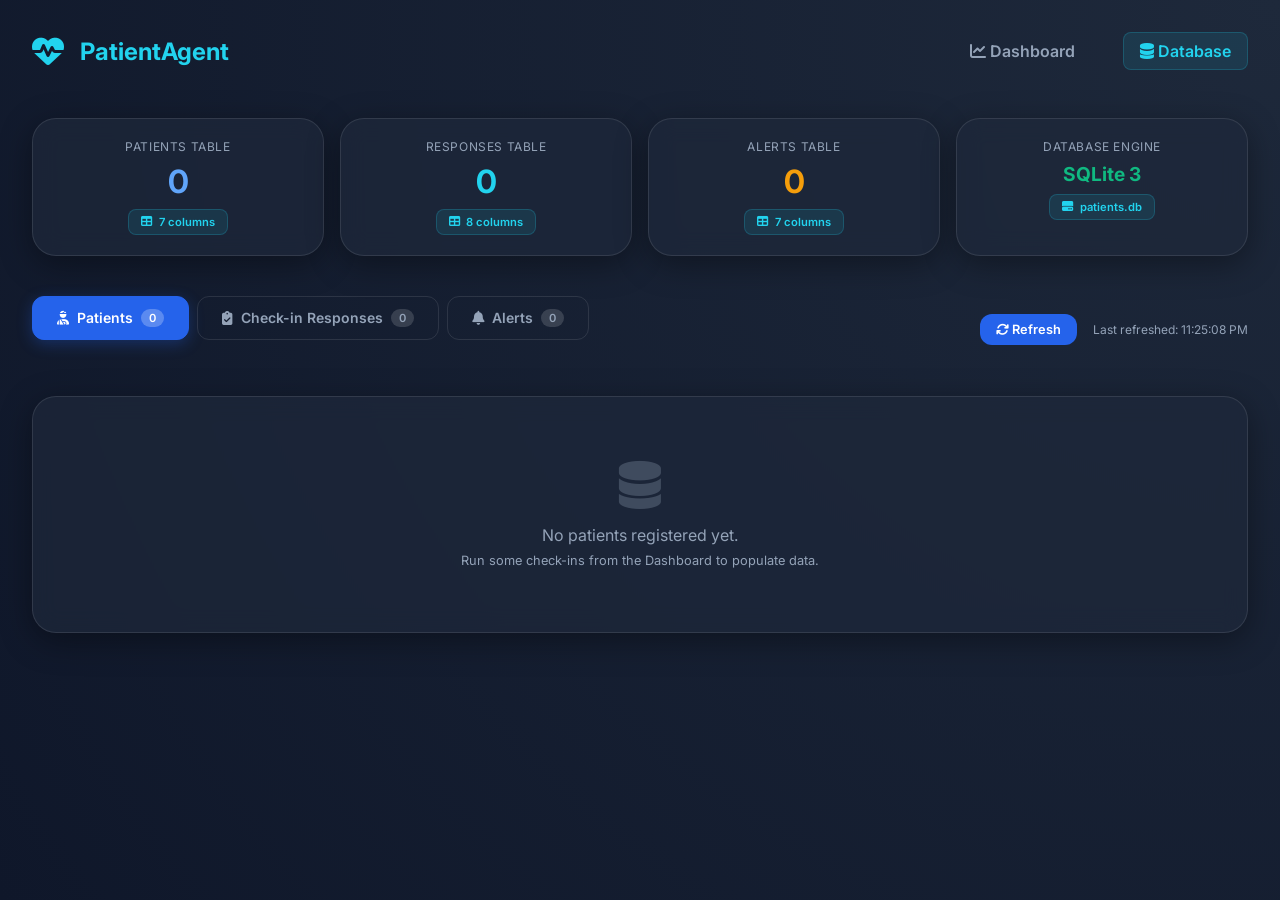
==== frontend/database.html @ 60ed756d "Initial commit of PatientAgent - WhatsApp Bot for Recovery Monitoring" ====
<!DOCTYPE html>
<html lang="en">

<head>
    <meta charset="UTF-8">
    <meta name="viewport" content="width=device-width, initial-scale=1.0">
    <title>PatientAgent | Database Explorer</title>
    <link rel="stylesheet" href="css/style.css">
    <link href="https://fonts.googleapis.com/css2?family=Inter:wght@400;600;700&display=swap" rel="stylesheet">
    <link rel="stylesheet" href="https://cdnjs.cloudflare.com/ajax/libs/font-awesome/6.4.0/css/all.min.css">
    <style>
        /* ── Database Page Specific Styles ── */
        .nav-bar {
            display: flex;
            align-items: center;
            gap: 2rem;
            margin-bottom: 2.5rem;
        }

        .nav-bar a {
            color: var(--text-muted);
            text-decoration: none;
            font-weight: 600;
            padding: 0.5rem 1rem;
            border-radius: 0.5rem;
            transition: all 0.2s;
        }

        .nav-bar a:hover {
            color: var(--text-white);
            background: rgba(255, 255, 255, 0.05);
        }

        .nav-bar a.active {
            color: var(--accent);
            background: rgba(34, 211, 238, 0.1);
            border: 1px solid rgba(34, 211, 238, 0.2);
        }

        .db-stats-row {
            display: grid;
            grid-template-columns: repeat(auto-fit, minmax(200px, 1fr));
            gap: 1rem;
            margin-bottom: 2.5rem;
        }

        .db-stat {
            padding: 1.25rem;
            text-align: center;
        }

        .db-stat .label {
            font-size: 0.75rem;
            color: var(--text-muted);
            text-transform: uppercase;
            letter-spacing: 0.05em;
            margin-bottom: 0.5rem;
        }

        .db-stat .number {
            font-size: 2rem;
            font-weight: 700;
        }

        .tab-container {
            margin-bottom: 2rem;
        }

        .tab-buttons {
            display: flex;
            gap: 0.5rem;
            margin-bottom: 1.5rem;
        }

        .tab-btn {
            padding: 0.75rem 1.5rem;
            border-radius: 0.75rem;
            border: 1px solid var(--glass-border);
            background: transparent;
            color: var(--text-muted);
            cursor: pointer;
            font-weight: 600;
            font-size: 0.875rem;
            transition: all 0.25s;
            display: flex;
            align-items: center;
            gap: 0.5rem;
        }

        .tab-btn:hover {
            color: var(--text-white);
            border-color: var(--primary-light);
        }

        .tab-btn.active {
            background: var(--primary);
            color: white;
            border-color: var(--primary);
            box-shadow: 0 4px 15px rgba(37, 99, 235, 0.3);
        }

        .tab-btn .count {
            background: rgba(255, 255, 255, 0.15);
            padding: 0.15rem 0.5rem;
            border-radius: 9999px;
            font-size: 0.7rem;
        }

        .tab-btn.active .count {
            background: rgba(255, 255, 255, 0.25);
        }

        .table-card {
            overflow-x: auto;
        }

        .db-table {
            width: 100%;
            border-collapse: collapse;
            font-size: 0.85rem;
        }

        .db-table thead {
            position: sticky;
            top: 0;
            z-index: 10;
        }

        .db-table th {
            text-align: left;
            padding: 1rem 1.25rem;
            color: var(--accent);
            font-size: 0.75rem;
            text-transform: uppercase;
            letter-spacing: 0.06em;
            background: rgba(0, 0, 0, 0.3);
            border-bottom: 2px solid var(--primary);
            white-space: nowrap;
        }

        .db-table td {
            padding: 0.85rem 1.25rem;
            border-bottom: 1px solid var(--glass-border);
            color: var(--text-white);
            vertical-align: top;
        }

        .db-table tbody tr {
            transition: background 0.15s;
        }

        .db-table tbody tr:hover {
            background: rgba(37, 99, 235, 0.08);
        }

        .db-table .cell-id {
            color: var(--primary-light);
            font-weight: 700;
            font-family: 'Courier New', monospace;
        }

        .db-table .cell-timestamp {
            color: var(--text-muted);
            font-size: 0.8rem;
            white-space: nowrap;
        }

        .db-table .cell-symptom {
            max-width: 250px;
            overflow: hidden;
            text-overflow: ellipsis;
        }

        .pill {
            padding: 0.2rem 0.6rem;
            border-radius: 9999px;
            font-size: 0.7rem;
            font-weight: 600;
            white-space: nowrap;
        }

        .pill-green {
            background: rgba(16, 185, 129, 0.15);
            color: #34d399;
        }

        .pill-yellow {
            background: rgba(245, 158, 11, 0.15);
            color: #fbbf24;
        }

        .pill-red {
            background: rgba(239, 68, 68, 0.15);
            color: #f87171;
        }

        .pill-blue {
            background: rgba(37, 99, 235, 0.15);
            color: #60a5fa;
        }

        .pill-gray {
            background: rgba(148, 163, 184, 0.15);
            color: #94a3b8;
        }

        .empty-state {
            text-align: center;
            padding: 4rem 2rem;
            color: var(--text-muted);
        }

        .empty-state i {
            font-size: 3rem;
            margin-bottom: 1rem;
            opacity: 0.3;
        }

        .refresh-bar {
            display: flex;
            justify-content: space-between;
            align-items: center;
            margin-bottom: 1.5rem;
        }

        .refresh-bar .last-refresh {
            font-size: 0.75rem;
            color: var(--text-muted);
        }

        .schema-badge {
            display: inline-flex;
            align-items: center;
            gap: 0.4rem;
            padding: 0.3rem 0.75rem;
            background: rgba(34, 211, 238, 0.1);
            border: 1px solid rgba(34, 211, 238, 0.2);
            border-radius: 0.5rem;
            font-size: 0.7rem;
            color: var(--accent);
            font-weight: 600;
        }

        @keyframes fadeIn {
            from {
                opacity: 0;
                transform: translateY(8px);
            }

            to {
                opacity: 1;
                transform: translateY(0);
            }
        }

        .table-card {
            animation: fadeIn 0.3s ease-out;
        }
    </style>
</head>

<body>
    <div class="container">
        <!-- Navigation -->
        <header>
            <div class="logo">
                <i class="fa-solid fa-heart-pulse"></i>
                <span>PatientAgent</span>
            </div>
            <nav class="nav-bar" style="margin-bottom: 0;">
                <a href="index.html"><i class="fa-solid fa-chart-line"></i> Dashboard</a>
                <a href="database.html" class="active"><i class="fa-solid fa-database"></i> Database</a>
            </nav>
        </header>

        <!-- DB Stats Row -->
        <section class="db-stats-row">
            <div class="db-stat glass">
                <div class="label">Patients Table</div>
                <div class="number" id="count-patients" style="color: var(--primary-light);">0</div>
                <div class="schema-badge" style="margin-top: 0.5rem;">
                    <i class="fa-solid fa-table"></i> 7 columns
                </div>
            </div>
            <div class="db-stat glass">
                <div class="label">Responses Table</div>
                <div class="number" id="count-responses" style="color: var(--accent);">0</div>
                <div class="schema-badge" style="margin-top: 0.5rem;">
                    <i class="fa-solid fa-table"></i> 8 columns
                </div>
            </div>
            <div class="db-stat glass">
                <div class="label">Alerts Table</div>
                <div class="number" id="count-alerts" style="color: var(--warning);">0</div>
                <div class="schema-badge" style="margin-top: 0.5rem;">
                    <i class="fa-solid fa-table"></i> 7 columns
                </div>
            </div>
            <div class="db-stat glass">
                <div class="label">Database Engine</div>
                <div class="number" style="font-size: 1.2rem; color: var(--success); margin-top: 0.5rem;">SQLite 3</div>
                <div class="schema-badge" style="margin-top: 0.5rem;">
                    <i class="fa-solid fa-hard-drive"></i> patients.db
                </div>
            </div>
        </section>

        <!-- Tabs -->
        <div class="tab-container">
            <div class="refresh-bar">
                <div class="tab-buttons">
                    <button class="tab-btn active" onclick="switchTab('patients')" id="tab-patients">
                        <i class="fa-solid fa-user-injured"></i> Patients
                        <span class="count" id="tab-count-patients">0</span>
                    </button>
                    <button class="tab-btn" onclick="switchTab('responses')" id="tab-responses">
                        <i class="fa-solid fa-clipboard-check"></i> Check-in Responses
                        <span class="count" id="tab-count-responses">0</span>
                    </button>
                    <button class="tab-btn" onclick="switchTab('alerts')" id="tab-alerts">
                        <i class="fa-solid fa-bell"></i> Alerts
                        <span class="count" id="tab-count-alerts">0</span>
                    </button>
                </div>
                <div>
                    <button class="btn" onclick="refreshAll()" style="padding: 0.5rem 1rem; font-size: 0.8rem;">
                        <i class="fa-solid fa-arrows-rotate"></i> Refresh
                    </button>
                    <span class="last-refresh" id="last-refresh" style="margin-left: 0.75rem;"></span>
                </div>
            </div>
        </div>

        <!-- Table Display -->
        <div class="glass table-card" style="padding: 0; overflow: hidden;">
            <div id="table-content">
                <!-- Dynamically loaded -->
            </div>
        </div>
    </div>

    <script>
        const API_URL = 'http://localhost:5000/api';
        let currentTab = 'patients';

        document.addEventListener('DOMContentLoaded', () => {
            refreshAll();
            setInterval(refreshAll, 15000);
        });

        async function refreshAll() {
            await Promise.all([loadPatients(), loadResponses(), loadAlerts(), loadCounts()]);
            document.getElementById('last-refresh').textContent =
                `Last refreshed: ${new Date().toLocaleTimeString()}`;
            renderTable();
        }

        let data = { patients: [], responses: [], alerts: [] };

        async function loadCounts() {
            try {
                const res = await fetch(`${API_URL}/stats`);
                const s = await res.json();
                document.getElementById('count-patients').textContent = s.total_patients;
                document.getElementById('count-responses').textContent = s.total_responses;
                document.getElementById('count-alerts').textContent = s.total_alerts;
                document.getElementById('tab-count-patients').textContent = s.total_patients;
                document.getElementById('tab-count-responses').textContent = s.total_responses;
                document.getElementById('tab-count-alerts').textContent = s.total_alerts;
            } catch (err) {
                console.error('Stats error:', err);
            }
        }

        async function loadPatients() {
            try {
                const res = await fetch(`${API_URL}/db/patients`);
                data.patients = await res.json();
            } catch (err) { console.error(err); }
        }

        async function loadResponses() {
            try {
                const res = await fetch(`${API_URL}/db/responses`);
                data.responses = await res.json();
            } catch (err) { console.error(err); }
        }

        async function loadAlerts() {
            try {
                const res = await fetch(`${API_URL}/db/alerts`);
                data.alerts = await res.json();
            } catch (err) { console.error(err); }
        }

        function switchTab(tab) {
            currentTab = tab;
            document.querySelectorAll('.tab-btn').forEach(b => b.classList.remove('active'));
            document.getElementById(`tab-${tab}`).classList.add('active');
            renderTable();
        }

        function statusPill(status) {
            const map = {
                'Recovering': 'pill-green',
                'Alert': 'pill-yellow',
                'Critical': 'pill-red'
            };
            return `<span class="pill ${map[status] || 'pill-gray'}">${status}</span>`;
        }

        function severityPill(severity) {
            const map = {
                'Low': 'pill-green',
                'Medium': 'pill-yellow',
                'High': 'pill-red',
                'Critical': 'pill-red'
            };
            return `<span class="pill ${map[severity] || 'pill-gray'}">${severity}</span>`;
        }

        function resolvedPill(val) {
            return val
                ? '<span class="pill pill-green"><i class="fa-solid fa-check"></i> Yes</span>'
                : '<span class="pill pill-red"><i class="fa-solid fa-xmark"></i> No</span>';
        }

        function formatDT(iso) {
            if (!iso) return '—';
            const d = new Date(iso);
            return d.toLocaleDateString('en-IN', { day: '2-digit', month: 'short', year: 'numeric' }) +
                ' ' + d.toLocaleTimeString('en-IN', { hour: '2-digit', minute: '2-digit', second: '2-digit' });
        }

        function renderTable() {
            const container = document.getElementById('table-content');

            if (currentTab === 'patients') {
                if (data.patients.length === 0) {
                    container.innerHTML = emptyState('No patients registered yet.');
                    return;
                }
                container.innerHTML = `
                    <table class="db-table">
                        <thead>
                            <tr>
                                <th>ID</th>
                                <th>Name</th>
                                <th>Phone</th>
                                <th>Surgery Type</th>
                                <th>Surgery Date</th>
                                <th>Status</th>
                                <th>Risk Score</th>
                            </tr>
                        </thead>
                        <tbody>
                            ${data.patients.map(p => `
                                <tr>
                                    <td class="cell-id">${p.id}</td>
                                    <td style="font-weight: 600;">${p.name}</td>
                                    <td><span class="pill pill-blue"><i class="fa-solid fa-phone"></i> ${p.phone}</span></td>
                                    <td>${p.surgery_type || '—'}</td>
                                    <td class="cell-timestamp">${formatDT(p.surgery_date)}</td>
                                    <td>${statusPill(p.status)}</td>
                                    <td>
                                        <div style="display:flex; align-items:center; gap:0.5rem;">
                                            <div style="width:60px;height:5px;background:rgba(0,0,0,0.2);border-radius:3px;">
                                                <div style="width:${p.risk_score}%;height:100%;background:${p.risk_score > 70 ? '#ef4444' : p.risk_score > 40 ? '#f59e0b' : '#10b981'};border-radius:3px;"></div>
                                            </div>
                                            <span style="font-size:0.75rem; font-weight:600;">${p.risk_score}%</span>
                                        </div>
                                    </td>
                                </tr>
                            `).join('')}
                        </tbody>
                    </table>`;

            } else if (currentTab === 'responses') {
                if (data.responses.length === 0) {
                    container.innerHTML = emptyState('No check-in responses recorded yet.');
                    return;
                }
                container.innerHTML = `
                    <table class="db-table">
                        <thead>
                            <tr>
                                <th>ID</th>
                                <th>Patient</th>
                                <th>Timestamp</th>
                                <th>Pain Level</th>
                                <th>Temperature</th>
                                <th>Symptoms</th>
                                <th>Sentiment</th>
                            </tr>
                        </thead>
                        <tbody>
                            ${data.responses.map(r => `
                                <tr>
                                    <td class="cell-id">${r.id}</td>
                                    <td>
                                        <span style="font-weight:600;">${r.patient_name}</span>
                                        <span style="font-size:0.7rem; color:var(--text-muted);"> (ID:${r.patient_id})</span>
                                    </td>
                                    <td class="cell-timestamp">${formatDT(r.timestamp)}</td>
                                    <td>
                                        <span class="pill ${r.pain_level > 7 ? 'pill-red' : r.pain_level > 4 ? 'pill-yellow' : 'pill-green'}">
                                            ${r.pain_level}/10
                                        </span>
                                    </td>
                                    <td>${r.temperature ? r.temperature.toFixed(1) + '°C' : '—'}</td>
                                    <td class="cell-symptom">${r.symptoms || '—'}</td>
                                    <td>${r.sentiment ? severityPill(r.sentiment) : '<span class="pill pill-gray">—</span>'}</td>
                                </tr>
                            `).join('')}
                        </tbody>
                    </table>`;

            } else if (currentTab === 'alerts') {
                if (data.alerts.length === 0) {
                    container.innerHTML = emptyState('No alerts triggered yet.');
                    return;
                }
                container.innerHTML = `
                    <table class="db-table">
                        <thead>
                            <tr>
                                <th>ID</th>
                                <th>Patient</th>
                                <th>Timestamp</th>
                                <th>Severity</th>
                                <th>Message</th>
                                <th>Resolved</th>
                            </tr>
                        </thead>
                        <tbody>
                            ${data.alerts.map(a => `
                                <tr>
                                    <td class="cell-id">${a.id}</td>
                                    <td>
                                        <span style="font-weight:600;">${a.patient_name}</span>
                                        <span style="font-size:0.7rem; color:var(--text-muted);"> (ID:${a.patient_id})</span>
                                    </td>
                                    <td class="cell-timestamp">${formatDT(a.timestamp)}</td>
                                    <td>${severityPill(a.severity)}</td>
                                    <td class="cell-symptom">${a.message}</td>
                                    <td>${resolvedPill(a.is_resolved)}</td>
                                </tr>
                            `).join('')}
                        </tbody>
                    </table>`;
            }
        }

        function emptyState(msg) {
            return `
                <div class="empty-state">
                    <i class="fa-solid fa-database"></i>
                    <div>${msg}</div>
                    <div style="margin-top:0.5rem;font-size:0.8rem;">Run some check-ins from the Dashboard to populate data.</div>
                </div>`;
        }
    </script>
</body>

</html>
---- frontend/css/style.css ----
:root {
    --primary: #2563eb;
    --primary-dark: #1e40af;
    --primary-light: #60a5fa;
    --secondary: #0ea5e9;
    --accent: #22d3ee;
    --bg-dark: #0f172a;
    --bg-card: rgba(30, 41, 59, 0.7);
    --text-white: #f8fafc;
    --text-muted: #94a3b8;
    --danger: #ef4444;
    --warning: #f59e0b;
    --success: #10b981;
    --glass-border: rgba(255, 255, 255, 0.1);
}

* {
    margin: 0;
    padding: 0;
    box-sizing: border-box;
    font-family: 'Inter', -apple-system, sans-serif;
}

body {
    background: radial-gradient(circle at top right, #1e293b, #0f172a);
    color: var(--text-white);
    min-height: 100vh;
    padding: 2rem;
    overflow-x: hidden;
}

/* Glassmorphism utility */
.glass {
    background: var(--bg-card);
    backdrop-filter: blur(12px);
    -webkit-backdrop-filter: blur(12px);
    border: 1px solid var(--glass-border);
    border-radius: 1.5rem;
    box-shadow: 0 8px 32px 0 rgba(0, 0, 0, 0.37);
}

.container {
    max-width: 1400px;
    margin: 0 auto;
}

header {
    display: flex;
    justify-content: space-between;
    align-items: center;
    margin-bottom: 3rem;
}

.logo {
    display: flex;
    align-items: center;
    gap: 1rem;
    font-size: 1.5rem;
    font-weight: 700;
    color: var(--accent);
}

.logo i {
    font-size: 2rem;
}

/* Dashboard Stats */
.stats-grid {
    display: grid;
    grid-template-columns: repeat(auto-fit, minmax(280px, 1fr));
    gap: 1.5rem;
    margin-bottom: 3rem;
}

.stat-card {
    padding: 1.5rem;
    transition: transform 0.3s ease;
}

.stat-card:hover {
    transform: translateY(-5px);
}

.stat-card h3 {
    color: var(--text-muted);
    font-size: 0.875rem;
    margin-bottom: 0.5rem;
    text-transform: uppercase;
}

.stat-card .value {
    font-size: 2.5rem;
    font-weight: 700;
}

/* Tables & Lists */
.main-grid {
    display: grid;
    grid-template-columns: 2fr 1fr;
    gap: 2rem;
}

.card-header {
    padding: 1.5rem;
    border-bottom: 1px solid var(--glass-border);
    display: flex;
    justify-content: space-between;
    align-items: center;
}

.patient-table {
    width: 100%;
    border-collapse: collapse;
}

.patient-table th {
    text-align: left;
    padding: 1rem 1.5rem;
    color: var(--text-muted);
    font-size: 0.875rem;
}

.patient-table td {
    padding: 1.25rem 1.5rem;
    border-bottom: 1px solid var(--glass-border);
}

.status-badge {
    padding: 0.25rem 0.75rem;
    border-radius: 9999px;
    font-size: 0.75rem;
    font-weight: 600;
}

.status-recovering { background: rgba(16, 185, 129, 0.2); color: #34d399; }
.status-alert { background: rgba(245, 158, 11, 0.2); color: #fbbf24; }
.status-critical { background: rgba(239, 68, 68, 0.2); color: #f87171; }

/* Alerts List */
.alerts-list {
    padding: 1.5rem;
    max-height: 600px;
    overflow-y: auto;
}

.alert-item {
    padding: 1rem;
    background: rgba(239, 68, 68, 0.1);
    border-left: 4px solid var(--danger);
    border-radius: 0.5rem;
    margin-bottom: 1rem;
    animation: slideIn 0.3s ease-out;
}

.alert-item.severity-Medium {
    border-color: var(--warning);
    background: rgba(245, 158, 11, 0.1);
}

@keyframes slideIn {
    from { opacity: 0; transform: translateX(20px); }
    to { opacity: 1; transform: translateX(0); }
}

/* Custom Buttons */
.btn {
    padding: 0.75rem 1.5rem;
    border-radius: 0.75rem;
    border: none;
    cursor: pointer;
    font-weight: 600;
    transition: all 0.2s;
    background: var(--primary);
    color: white;
}

.btn:hover {
    background: var(--primary-dark);
}

.btn-ghost {
    background: transparent;
    border: 1px solid var(--primary);
    color: var(--primary-light);
}

/* Forms */
.modal {
    display: none;
    position: fixed;
    top: 0; left: 0; width: 100%; height: 100%;
    background: rgba(0,0,0,0.8);
    backdrop-filter: blur(4px);
    z-index: 1000;
    align-items: center;
    justify-content: center;
}

.modal-content {
    width: 90%;
    max-width: 500px;
    padding: 2.5rem;
}

.form-group {
    margin-bottom: 1.5rem;
}

.form-group label {
    display: block;
    margin-bottom: 0.5rem;
    color: var(--text-muted);
}

input, select {
    width: 100%;
    padding: 0.75rem;
    background: rgba(0,0,0,0.2);
    border: 1px solid var(--glass-border);
    border-radius: 0.5rem;
    color: white;
}
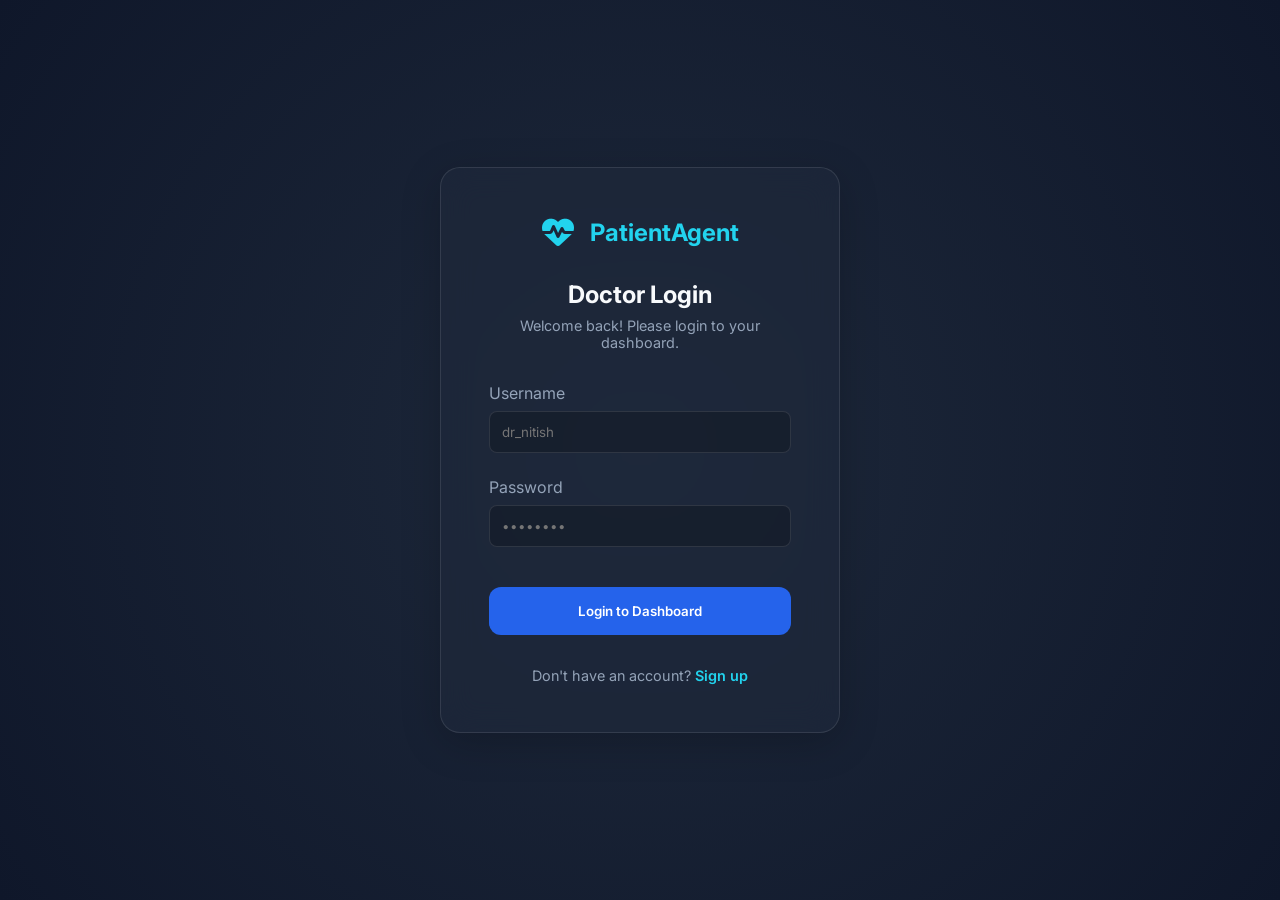
==== commit 617dfbfc: "Integrated Conversational AI (GPT-3.5) and One-Click Telehealth (Jitsi) for Smart Monitoring" ====
--- a/frontend/database.html
+++ b/frontend/database.html
@@ -8,35 +8,15 @@
     <link rel="stylesheet" href="css/style.css">
     <link href="https://fonts.googleapis.com/css2?family=Inter:wght@400;600;700&display=swap" rel="stylesheet">
     <link rel="stylesheet" href="https://cdnjs.cloudflare.com/ajax/libs/font-awesome/6.4.0/css/all.min.css">
+    <script>
+        // Auth Guard
+        const doctorData = localStorage.getItem('doctor');
+        if (!doctorData) {
+            window.location.href = 'login.html';
+        }
+        const doctor = JSON.parse(doctorData);
+    </script>
     <style>
-        /* ── Database Page Specific Styles ── */
-        .nav-bar {
-            display: flex;
-            align-items: center;
-            gap: 2rem;
-            margin-bottom: 2.5rem;
-        }
-
-        .nav-bar a {
-            color: var(--text-muted);
-            text-decoration: none;
-            font-weight: 600;
-            padding: 0.5rem 1rem;
-            border-radius: 0.5rem;
-            transition: all 0.2s;
-        }
-
-        .nav-bar a:hover {
-            color: var(--text-white);
-            background: rgba(255, 255, 255, 0.05);
-        }
-
-        .nav-bar a.active {
-            color: var(--accent);
-            background: rgba(34, 211, 238, 0.1);
-            border: 1px solid rgba(34, 211, 238, 0.2);
-        }
-
         .db-stats-row {
             display: grid;
             grid-template-columns: repeat(auto-fit, minmax(200px, 1fr));
@@ -62,113 +42,44 @@
             font-weight: 700;
         }
 
-        .tab-container {
-            margin-bottom: 2rem;
-        }
-
         .tab-buttons {
             display: flex;
             gap: 0.5rem;
-            margin-bottom: 1.5rem;
         }
 
         .tab-btn {
             padding: 0.75rem 1.5rem;
             border-radius: 0.75rem;
             border: 1px solid var(--glass-border);
-            background: transparent;
+            background: rgba(255, 255, 255, 0.05);
             color: var(--text-muted);
             cursor: pointer;
             font-weight: 600;
-            font-size: 0.875rem;
-            transition: all 0.25s;
-            display: flex;
-            align-items: center;
-            gap: 0.5rem;
-        }
-
-        .tab-btn:hover {
-            color: var(--text-white);
-            border-color: var(--primary-light);
+            transition: var(--transition);
         }
 
         .tab-btn.active {
             background: var(--primary);
             color: white;
             border-color: var(--primary);
-            box-shadow: 0 4px 15px rgba(37, 99, 235, 0.3);
-        }
-
-        .tab-btn .count {
-            background: rgba(255, 255, 255, 0.15);
-            padding: 0.15rem 0.5rem;
-            border-radius: 9999px;
-            font-size: 0.7rem;
-        }
-
-        .tab-btn.active .count {
-            background: rgba(255, 255, 255, 0.25);
-        }
-
-        .table-card {
-            overflow-x: auto;
         }
 
         .db-table {
             width: 100%;
             border-collapse: collapse;
-            font-size: 0.85rem;
-        }
-
-        .db-table thead {
-            position: sticky;
-            top: 0;
-            z-index: 10;
         }
 
         .db-table th {
             text-align: left;
-            padding: 1rem 1.25rem;
+            padding: 1rem;
             color: var(--accent);
-            font-size: 0.75rem;
-            text-transform: uppercase;
-            letter-spacing: 0.06em;
-            background: rgba(0, 0, 0, 0.3);
             border-bottom: 2px solid var(--primary);
-            white-space: nowrap;
+            background: rgba(0, 0, 0, 0.2);
         }
 
         .db-table td {
-            padding: 0.85rem 1.25rem;
+            padding: 1rem;
             border-bottom: 1px solid var(--glass-border);
-            color: var(--text-white);
-            vertical-align: top;
-        }
-
-        .db-table tbody tr {
-            transition: background 0.15s;
-        }
-
-        .db-table tbody tr:hover {
-            background: rgba(37, 99, 235, 0.08);
-        }
-
-        .db-table .cell-id {
-            color: var(--primary-light);
-            font-weight: 700;
-            font-family: 'Courier New', monospace;
-        }
-
-        .db-table .cell-timestamp {
-            color: var(--text-muted);
-            font-size: 0.8rem;
-            white-space: nowrap;
-        }
-
-        .db-table .cell-symptom {
-            max-width: 250px;
-            overflow: hidden;
-            text-overflow: ellipsis;
         }
 
         .pill {
@@ -176,220 +87,104 @@
             border-radius: 9999px;
             font-size: 0.7rem;
             font-weight: 600;
-            white-space: nowrap;
         }
 
         .pill-green {
-            background: rgba(16, 185, 129, 0.15);
-            color: #34d399;
-        }
-
-        .pill-yellow {
-            background: rgba(245, 158, 11, 0.15);
-            color: #fbbf24;
+            background: rgba(16, 185, 129, 0.1);
+            color: #10b981;
         }
 
         .pill-red {
-            background: rgba(239, 68, 68, 0.15);
-            color: #f87171;
-        }
-
-        .pill-blue {
-            background: rgba(37, 99, 235, 0.15);
-            color: #60a5fa;
-        }
-
-        .pill-gray {
-            background: rgba(148, 163, 184, 0.15);
-            color: #94a3b8;
-        }
-
-        .empty-state {
-            text-align: center;
-            padding: 4rem 2rem;
-            color: var(--text-muted);
-        }
-
-        .empty-state i {
-            font-size: 3rem;
-            margin-bottom: 1rem;
-            opacity: 0.3;
-        }
-
-        .refresh-bar {
-            display: flex;
-            justify-content: space-between;
-            align-items: center;
-            margin-bottom: 1.5rem;
-        }
-
-        .refresh-bar .last-refresh {
-            font-size: 0.75rem;
-            color: var(--text-muted);
-        }
-
-        .schema-badge {
-            display: inline-flex;
-            align-items: center;
-            gap: 0.4rem;
-            padding: 0.3rem 0.75rem;
-            background: rgba(34, 211, 238, 0.1);
-            border: 1px solid rgba(34, 211, 238, 0.2);
-            border-radius: 0.5rem;
-            font-size: 0.7rem;
-            color: var(--accent);
-            font-weight: 600;
-        }
-
-        @keyframes fadeIn {
-            from {
-                opacity: 0;
-                transform: translateY(8px);
-            }
-
-            to {
-                opacity: 1;
-                transform: translateY(0);
-            }
-        }
-
-        .table-card {
-            animation: fadeIn 0.3s ease-out;
+            background: rgba(239, 68, 68, 0.1);
+            color: #ef4444;
         }
     </style>
 </head>
 
-<body>
+<body data-theme="dark">
     <div class="container">
-        <!-- Navigation -->
-        <header>
+        <header class="glass"
+            style="padding: 1rem 2rem; margin-bottom: 2rem; display: flex; justify-content: space-between; align-items: center;">
             <div class="logo">
                 <i class="fa-solid fa-heart-pulse"></i>
-                <span>PatientAgent</span>
-            </div>
-            <nav class="nav-bar" style="margin-bottom: 0;">
-                <a href="index.html"><i class="fa-solid fa-chart-line"></i> Dashboard</a>
-                <a href="database.html" class="active"><i class="fa-solid fa-database"></i> Database</a>
-            </nav>
+                <div style="display: flex; flex-direction: column;">
+                    <span style="line-height: 1;">PatientAgent</span>
+                    <small style="font-size: 0.65rem; color: var(--text-muted);">DATABASE EXPLORER</small>
+                </div>
+            </div>
+            <div style="display: flex; align-items: center; gap: 1.5rem;">
+                <div class="theme-toggle" id="themeToggle"><i class="fa-solid fa-moon"></i></div>
+                <button class="btn btn-ghost" onclick="window.location.href='index.html'"><i
+                        class="fa-solid fa-arrow-left"></i> Dashboard</button>
+                <button class="btn btn-ghost" style="color: var(--danger);" onclick="logout()"><i
+                        class="fa-solid fa-right-from-bracket"></i></button>
+            </div>
         </header>
 
-        <!-- DB Stats Row -->
         <section class="db-stats-row">
             <div class="db-stat glass">
-                <div class="label">Patients Table</div>
-                <div class="number" id="count-patients" style="color: var(--primary-light);">0</div>
-                <div class="schema-badge" style="margin-top: 0.5rem;">
-                    <i class="fa-solid fa-table"></i> 7 columns
-                </div>
+                <div class="label">Total Records</div>
+                <div class="number" id="count-total" style="color: var(--primary-light);">0</div>
             </div>
             <div class="db-stat glass">
-                <div class="label">Responses Table</div>
+                <div class="label">Responses</div>
                 <div class="number" id="count-responses" style="color: var(--accent);">0</div>
-                <div class="schema-badge" style="margin-top: 0.5rem;">
-                    <i class="fa-solid fa-table"></i> 8 columns
-                </div>
             </div>
             <div class="db-stat glass">
-                <div class="label">Alerts Table</div>
+                <div class="label">Alerts</div>
                 <div class="number" id="count-alerts" style="color: var(--warning);">0</div>
-                <div class="schema-badge" style="margin-top: 0.5rem;">
-                    <i class="fa-solid fa-table"></i> 7 columns
-                </div>
-            </div>
-            <div class="db-stat glass">
-                <div class="label">Database Engine</div>
-                <div class="number" style="font-size: 1.2rem; color: var(--success); margin-top: 0.5rem;">SQLite 3</div>
-                <div class="schema-badge" style="margin-top: 0.5rem;">
-                    <i class="fa-solid fa-hard-drive"></i> patients.db
-                </div>
             </div>
         </section>
 
-        <!-- Tabs -->
-        <div class="tab-container">
-            <div class="refresh-bar">
-                <div class="tab-buttons">
-                    <button class="tab-btn active" onclick="switchTab('patients')" id="tab-patients">
-                        <i class="fa-solid fa-user-injured"></i> Patients
-                        <span class="count" id="tab-count-patients">0</span>
-                    </button>
-                    <button class="tab-btn" onclick="switchTab('responses')" id="tab-responses">
-                        <i class="fa-solid fa-clipboard-check"></i> Check-in Responses
-                        <span class="count" id="tab-count-responses">0</span>
-                    </button>
-                    <button class="tab-btn" onclick="switchTab('alerts')" id="tab-alerts">
-                        <i class="fa-solid fa-bell"></i> Alerts
-                        <span class="count" id="tab-count-alerts">0</span>
-                    </button>
-                </div>
-                <div>
-                    <button class="btn" onclick="refreshAll()" style="padding: 0.5rem 1rem; font-size: 0.8rem;">
-                        <i class="fa-solid fa-arrows-rotate"></i> Refresh
-                    </button>
-                    <span class="last-refresh" id="last-refresh" style="margin-left: 0.75rem;"></span>
-                </div>
-            </div>
+        <div style="display: flex; justify-content: space-between; align-items: center; margin-bottom: 2rem;">
+            <div class="tab-buttons">
+                <button class="tab-btn active" onclick="switchTab('patients')" id="tab-patients">Patients</button>
+                <button class="tab-btn" onclick="switchTab('responses')" id="tab-responses">Responses</button>
+                <button class="tab-btn" onclick="switchTab('alerts')" id="tab-alerts">Alerts</button>
+            </div>
+            <button class="btn" onclick="refreshAll()"><i class="fa-solid fa-arrows-rotate"></i> Refresh Data</button>
         </div>
 
-        <!-- Table Display -->
-        <div class="glass table-card" style="padding: 0; overflow: hidden;">
-            <div id="table-content">
-                <!-- Dynamically loaded -->
-            </div>
+        <div class="glass" style="overflow: hidden;">
+            <div id="table-content"></div>
         </div>
     </div>
 
     <script>
         const API_URL = 'http://localhost:5000/api';
         let currentTab = 'patients';
+        let data = { patients: [], responses: [], alerts: [] };
 
         document.addEventListener('DOMContentLoaded', () => {
+            // Theme Initialization
+            const theme = localStorage.getItem('theme') || 'dark';
+            document.body.setAttribute('data-theme', theme);
+            document.querySelector('#themeToggle i').className = theme === 'dark' ? 'fa-solid fa-moon' : 'fa-solid fa-sun';
+
+            document.getElementById('themeToggle').addEventListener('click', () => {
+                const now = document.body.getAttribute('data-theme');
+                const next = now === 'dark' ? 'light' : 'dark';
+                document.body.setAttribute('data-theme', next);
+                localStorage.setItem('theme', next);
+                document.querySelector('#themeToggle i').className = next === 'dark' ? 'fa-solid fa-moon' : 'fa-solid fa-sun';
+            });
+
             refreshAll();
-            setInterval(refreshAll, 15000);
         });
 
         async function refreshAll() {
-            await Promise.all([loadPatients(), loadResponses(), loadAlerts(), loadCounts()]);
-            document.getElementById('last-refresh').textContent =
-                `Last refreshed: ${new Date().toLocaleTimeString()}`;
-            renderTable();
-        }
-
-        let data = { patients: [], responses: [], alerts: [] };
-
-        async function loadCounts() {
             try {
-                const res = await fetch(`${API_URL}/stats`);
-                const s = await res.json();
-                document.getElementById('count-patients').textContent = s.total_patients;
+                const [p, r, a, s] = await Promise.all([
+                    fetch(`${API_URL}/db/patients`).then(r => r.json()),
+                    fetch(`${API_URL}/db/responses`).then(r => r.json()),
+                    fetch(`${API_URL}/db/alerts`).then(r => r.json()),
+                    fetch(`${API_URL}/stats`).then(r => r.json())
+                ]);
+                data = { patients: p, responses: r, alerts: a };
+                document.getElementById('count-total').textContent = s.total_patients;
                 document.getElementById('count-responses').textContent = s.total_responses;
                 document.getElementById('count-alerts').textContent = s.total_alerts;
-                document.getElementById('tab-count-patients').textContent = s.total_patients;
-                document.getElementById('tab-count-responses').textContent = s.total_responses;
-                document.getElementById('tab-count-alerts').textContent = s.total_alerts;
-            } catch (err) {
-                console.error('Stats error:', err);
-            }
-        }
-
-        async function loadPatients() {
-            try {
-                const res = await fetch(`${API_URL}/db/patients`);
-                data.patients = await res.json();
-            } catch (err) { console.error(err); }
-        }
-
-        async function loadResponses() {
-            try {
-                const res = await fetch(`${API_URL}/db/responses`);
-                data.responses = await res.json();
-            } catch (err) { console.error(err); }
-        }
-
-        async function loadAlerts() {
-            try {
-                const res = await fetch(`${API_URL}/db/alerts`);
-                data.alerts = await res.json();
+                renderTable();
             } catch (err) { console.error(err); }
         }
 
@@ -400,164 +195,33 @@
             renderTable();
         }
 
-        function statusPill(status) {
-            const map = {
-                'Recovering': 'pill-green',
-                'Alert': 'pill-yellow',
-                'Critical': 'pill-red'
-            };
-            return `<span class="pill ${map[status] || 'pill-gray'}">${status}</span>`;
-        }
-
-        function severityPill(severity) {
-            const map = {
-                'Low': 'pill-green',
-                'Medium': 'pill-yellow',
-                'High': 'pill-red',
-                'Critical': 'pill-red'
-            };
-            return `<span class="pill ${map[severity] || 'pill-gray'}">${severity}</span>`;
-        }
-
-        function resolvedPill(val) {
-            return val
-                ? '<span class="pill pill-green"><i class="fa-solid fa-check"></i> Yes</span>'
-                : '<span class="pill pill-red"><i class="fa-solid fa-xmark"></i> No</span>';
-        }
-
-        function formatDT(iso) {
-            if (!iso) return '—';
-            const d = new Date(iso);
-            return d.toLocaleDateString('en-IN', { day: '2-digit', month: 'short', year: 'numeric' }) +
-                ' ' + d.toLocaleTimeString('en-IN', { hour: '2-digit', minute: '2-digit', second: '2-digit' });
-        }
-
         function renderTable() {
             const container = document.getElementById('table-content');
-
+            const items = data[currentTab];
+
+            if (!items || items.length === 0) {
+                container.innerHTML = '<div style="padding: 4rem; text-align: center; color: var(--text-muted);">No records found matching this category.</div>';
+                return;
+            }
+
+            let html = '<table class="db-table"><thead><tr>';
             if (currentTab === 'patients') {
-                if (data.patients.length === 0) {
-                    container.innerHTML = emptyState('No patients registered yet.');
-                    return;
-                }
-                container.innerHTML = `
-                    <table class="db-table">
-                        <thead>
-                            <tr>
-                                <th>ID</th>
-                                <th>Name</th>
-                                <th>Phone</th>
-                                <th>Surgery Type</th>
-                                <th>Surgery Date</th>
-                                <th>Status</th>
-                                <th>Risk Score</th>
-                            </tr>
-                        </thead>
-                        <tbody>
-                            ${data.patients.map(p => `
-                                <tr>
-                                    <td class="cell-id">${p.id}</td>
-                                    <td style="font-weight: 600;">${p.name}</td>
-                                    <td><span class="pill pill-blue"><i class="fa-solid fa-phone"></i> ${p.phone}</span></td>
-                                    <td>${p.surgery_type || '—'}</td>
-                                    <td class="cell-timestamp">${formatDT(p.surgery_date)}</td>
-                                    <td>${statusPill(p.status)}</td>
-                                    <td>
-                                        <div style="display:flex; align-items:center; gap:0.5rem;">
-                                            <div style="width:60px;height:5px;background:rgba(0,0,0,0.2);border-radius:3px;">
-                                                <div style="width:${p.risk_score}%;height:100%;background:${p.risk_score > 70 ? '#ef4444' : p.risk_score > 40 ? '#f59e0b' : '#10b981'};border-radius:3px;"></div>
-                                            </div>
-                                            <span style="font-size:0.75rem; font-weight:600;">${p.risk_score}%</span>
-                                        </div>
-                                    </td>
-                                </tr>
-                            `).join('')}
-                        </tbody>
-                    </table>`;
-
+                html += '<th>ID</th><th>Name</th><th>Phone</th><th>Status</th><th>Risk</th></tr></thead><tbody>';
+                html += items.map(p => `<tr><td>${p.id}</td><td>${p.name}</td><td>${p.phone}</td><td>${p.status}</td><td>${p.risk_score}%</td></tr>`).join('');
             } else if (currentTab === 'responses') {
-                if (data.responses.length === 0) {
-                    container.innerHTML = emptyState('No check-in responses recorded yet.');
-                    return;
-                }
-                container.innerHTML = `
-                    <table class="db-table">
-                        <thead>
-                            <tr>
-                                <th>ID</th>
-                                <th>Patient</th>
-                                <th>Timestamp</th>
-                                <th>Pain Level</th>
-                                <th>Temperature</th>
-                                <th>Symptoms</th>
-                                <th>Sentiment</th>
-                            </tr>
-                        </thead>
-                        <tbody>
-                            ${data.responses.map(r => `
-                                <tr>
-                                    <td class="cell-id">${r.id}</td>
-                                    <td>
-                                        <span style="font-weight:600;">${r.patient_name}</span>
-                                        <span style="font-size:0.7rem; color:var(--text-muted);"> (ID:${r.patient_id})</span>
-                                    </td>
-                                    <td class="cell-timestamp">${formatDT(r.timestamp)}</td>
-                                    <td>
-                                        <span class="pill ${r.pain_level > 7 ? 'pill-red' : r.pain_level > 4 ? 'pill-yellow' : 'pill-green'}">
-                                            ${r.pain_level}/10
-                                        </span>
-                                    </td>
-                                    <td>${r.temperature ? r.temperature.toFixed(1) + '°C' : '—'}</td>
-                                    <td class="cell-symptom">${r.symptoms || '—'}</td>
-                                    <td>${r.sentiment ? severityPill(r.sentiment) : '<span class="pill pill-gray">—</span>'}</td>
-                                </tr>
-                            `).join('')}
-                        </tbody>
-                    </table>`;
-
-            } else if (currentTab === 'alerts') {
-                if (data.alerts.length === 0) {
-                    container.innerHTML = emptyState('No alerts triggered yet.');
-                    return;
-                }
-                container.innerHTML = `
-                    <table class="db-table">
-                        <thead>
-                            <tr>
-                                <th>ID</th>
-                                <th>Patient</th>
-                                <th>Timestamp</th>
-                                <th>Severity</th>
-                                <th>Message</th>
-                                <th>Resolved</th>
-                            </tr>
-                        </thead>
-                        <tbody>
-                            ${data.alerts.map(a => `
-                                <tr>
-                                    <td class="cell-id">${a.id}</td>
-                                    <td>
-                                        <span style="font-weight:600;">${a.patient_name}</span>
-                                        <span style="font-size:0.7rem; color:var(--text-muted);"> (ID:${a.patient_id})</span>
-                                    </td>
-                                    <td class="cell-timestamp">${formatDT(a.timestamp)}</td>
-                                    <td>${severityPill(a.severity)}</td>
-                                    <td class="cell-symptom">${a.message}</td>
-                                    <td>${resolvedPill(a.is_resolved)}</td>
-                                </tr>
-                            `).join('')}
-                        </tbody>
-                    </table>`;
+                html += '<th>ID</th><th>Patient</th><th>Pain</th><th>Temp</th><th>Sentiment</th></tr></thead><tbody>';
+                html += items.map(r => `<tr><td>${r.id}</td><td>${r.patient_name}</td><td>${r.pain_level}/10</td><td>${r.temperature}°C</td><td>${r.sentiment}</td></tr>`).join('');
+            } else {
+                html += '<th>ID</th><th>Patient</th><th>Severity</th><th>Message</th></tr></thead><tbody>';
+                html += items.map(a => `<tr><td>${a.id}</td><td>${a.patient_name}</td><td>${a.severity}</td><td>${a.message}</td></tr>`).join('');
             }
-        }
-
-        function emptyState(msg) {
-            return `
-                <div class="empty-state">
-                    <i class="fa-solid fa-database"></i>
-                    <div>${msg}</div>
-                    <div style="margin-top:0.5rem;font-size:0.8rem;">Run some check-ins from the Dashboard to populate data.</div>
-                </div>`;
+            html += '</tbody></table>';
+            container.innerHTML = html;
+        }
+
+        function logout() {
+            localStorage.removeItem('doctor');
+            window.location.href = 'login.html';
         }
     </script>
 </body>
--- a/frontend/css/style.css
+++ b/frontend/css/style.css
@@ -5,13 +5,25 @@
     --secondary: #0ea5e9;
     --accent: #22d3ee;
     --bg-dark: #0f172a;
+    --bg-page: radial-gradient(circle at top right, #1e293b, #0f172a);
     --bg-card: rgba(30, 41, 59, 0.7);
     --text-white: #f8fafc;
+    --text-main: #f8fafc;
     --text-muted: #94a3b8;
     --danger: #ef4444;
     --warning: #f59e0b;
     --success: #10b981;
     --glass-border: rgba(255, 255, 255, 0.1);
+    --transition: all 0.3s cubic-bezier(0.4, 0, 0.2, 1);
+}
+
+[data-theme="light"] {
+    --bg-page: radial-gradient(circle at top right, #f1f5f9, #e2e8f0);
+    --bg-card: rgba(255, 255, 255, 0.8);
+    --text-main: #1e293b;
+    --text-muted: #64748b;
+    --glass-border: rgba(0, 0, 0, 0.05);
+    --bg-dark: #cbd5e1;
 }
 
 * {
@@ -22,21 +34,62 @@
 }
 
 body {
-    background: radial-gradient(circle at top right, #1e293b, #0f172a);
-    color: var(--text-white);
+    background: var(--bg-page);
+    color: var(--text-main);
     min-height: 100vh;
-    padding: 2rem;
+    padding: 1.5rem;
     overflow-x: hidden;
+    transition: var(--transition);
 }
 
 /* Glassmorphism utility */
 .glass {
     background: var(--bg-card);
-    backdrop-filter: blur(12px);
-    -webkit-backdrop-filter: blur(12px);
+    backdrop-filter: blur(16px);
+    -webkit-backdrop-filter: blur(16px);
     border: 1px solid var(--glass-border);
-    border-radius: 1.5rem;
-    box-shadow: 0 8px 32px 0 rgba(0, 0, 0, 0.37);
+    border-radius: 1.25rem;
+    box-shadow: 0 10px 40px 0 rgba(0, 0, 0, 0.2);
+    transition: var(--transition);
+}
+
+.theme-toggle {
+    cursor: pointer;
+    font-size: 1.2rem;
+    color: var(--text-muted);
+    transition: var(--transition);
+    padding: 0.5rem;
+    border-radius: 50%;
+    background: rgba(255, 255, 255, 0.05);
+}
+
+.theme-toggle:hover {
+    color: var(--accent);
+    transform: rotate(15deg);
+}
+
+@keyframes pulse {
+    0% {
+        box-shadow: 0 0 0 0 rgba(34, 211, 238, 0.4);
+    }
+
+    70% {
+        box-shadow: 0 0 0 10px rgba(34, 211, 238, 0);
+    }
+
+    100% {
+        box-shadow: 0 0 0 0 rgba(34, 211, 238, 0);
+    }
+}
+
+.pulse-node {
+    width: 10px;
+    height: 10px;
+    background: var(--accent);
+    border-radius: 50%;
+    display: inline-block;
+    margin-right: 8px;
+    animation: pulse 2s infinite;
 }
 
 .container {
@@ -132,9 +185,20 @@
     font-weight: 600;
 }
 
-.status-recovering { background: rgba(16, 185, 129, 0.2); color: #34d399; }
-.status-alert { background: rgba(245, 158, 11, 0.2); color: #fbbf24; }
-.status-critical { background: rgba(239, 68, 68, 0.2); color: #f87171; }
+.status-recovering {
+    background: rgba(16, 185, 129, 0.2);
+    color: #34d399;
+}
+
+.status-alert {
+    background: rgba(245, 158, 11, 0.2);
+    color: #fbbf24;
+}
+
+.status-critical {
+    background: rgba(239, 68, 68, 0.2);
+    color: #f87171;
+}
 
 /* Alerts List */
 .alerts-list {
@@ -158,8 +222,15 @@
 }
 
 @keyframes slideIn {
-    from { opacity: 0; transform: translateX(20px); }
-    to { opacity: 1; transform: translateX(0); }
+    from {
+        opacity: 0;
+        transform: translateX(20px);
+    }
+
+    to {
+        opacity: 1;
+        transform: translateX(0);
+    }
 }
 
 /* Custom Buttons */
@@ -188,8 +259,11 @@
 .modal {
     display: none;
     position: fixed;
-    top: 0; left: 0; width: 100%; height: 100%;
-    background: rgba(0,0,0,0.8);
+    top: 0;
+    left: 0;
+    width: 100%;
+    height: 100%;
+    background: rgba(0, 0, 0, 0.8);
     backdrop-filter: blur(4px);
     z-index: 1000;
     align-items: center;
@@ -212,11 +286,12 @@
     color: var(--text-muted);
 }
 
-input, select {
+input,
+select {
     width: 100%;
     padding: 0.75rem;
-    background: rgba(0,0,0,0.2);
+    background: rgba(0, 0, 0, 0.2);
     border: 1px solid var(--glass-border);
     border-radius: 0.5rem;
     color: white;
-}
+}
